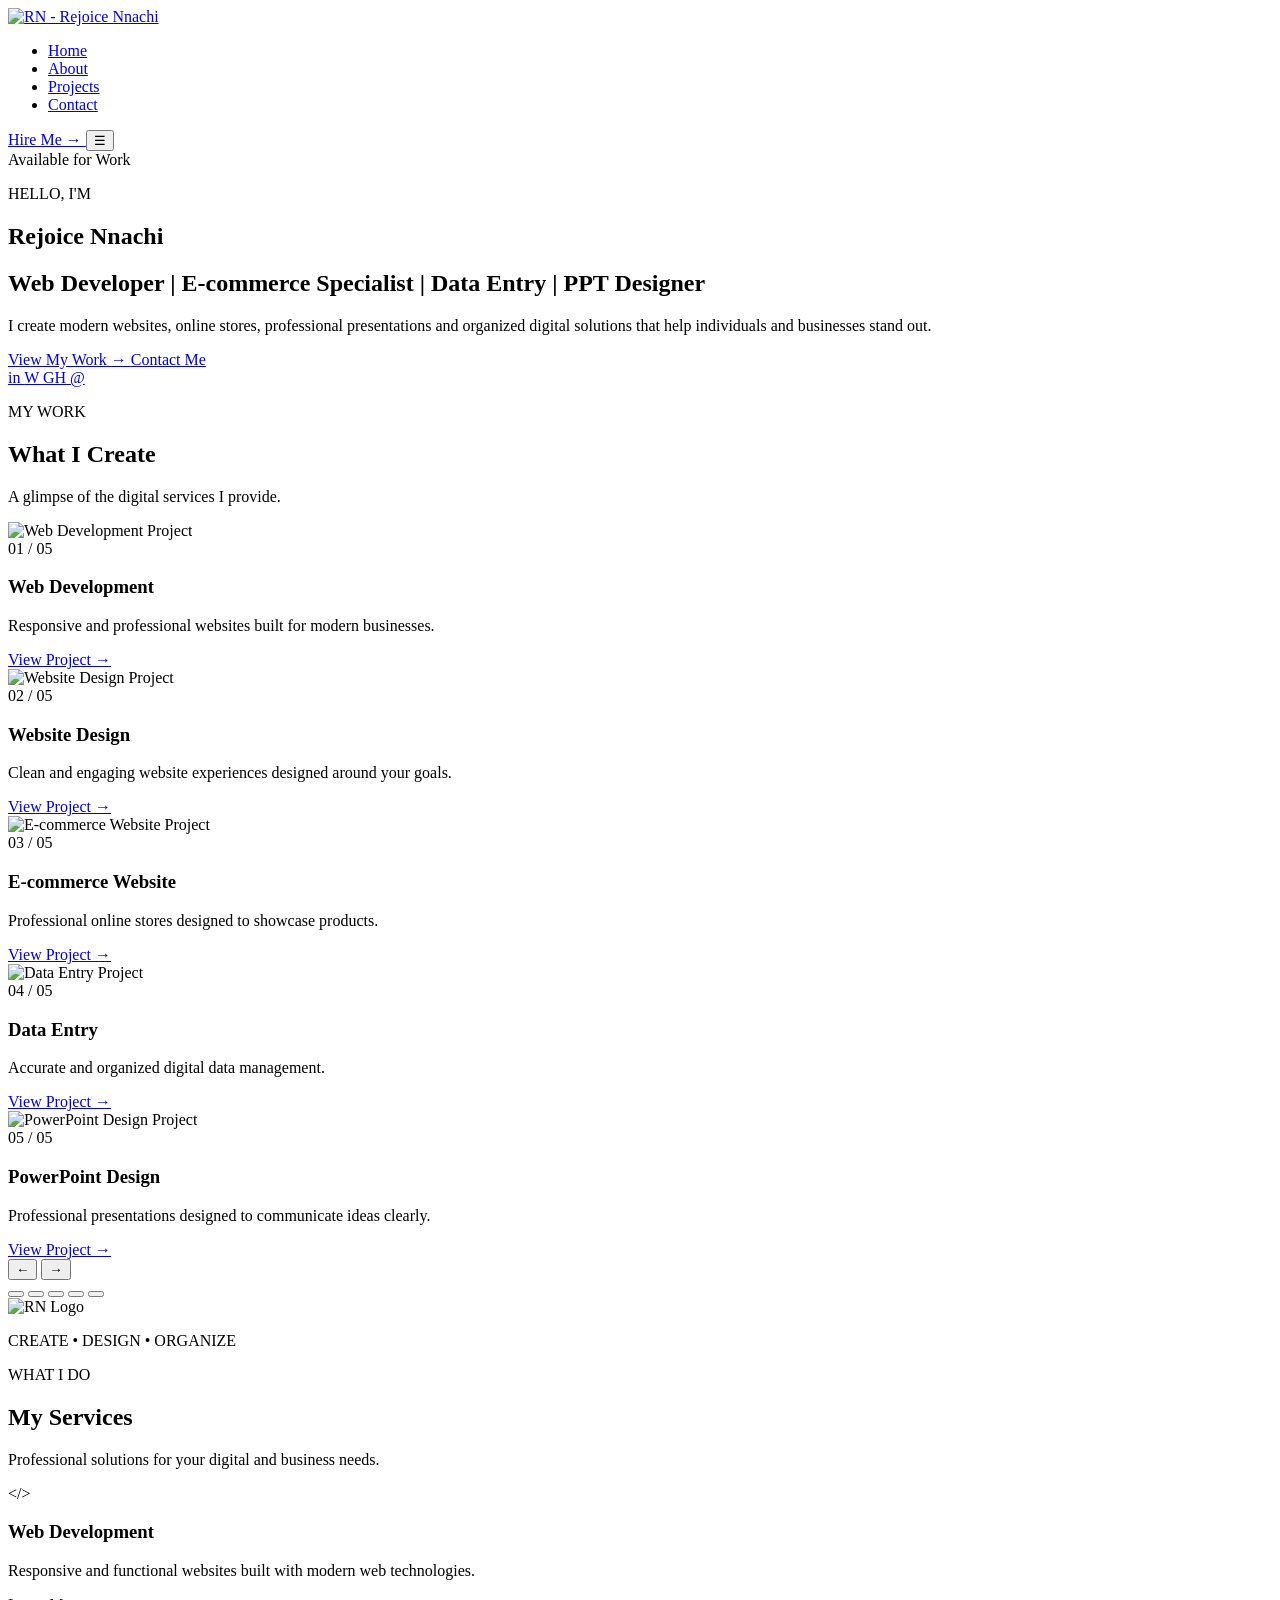
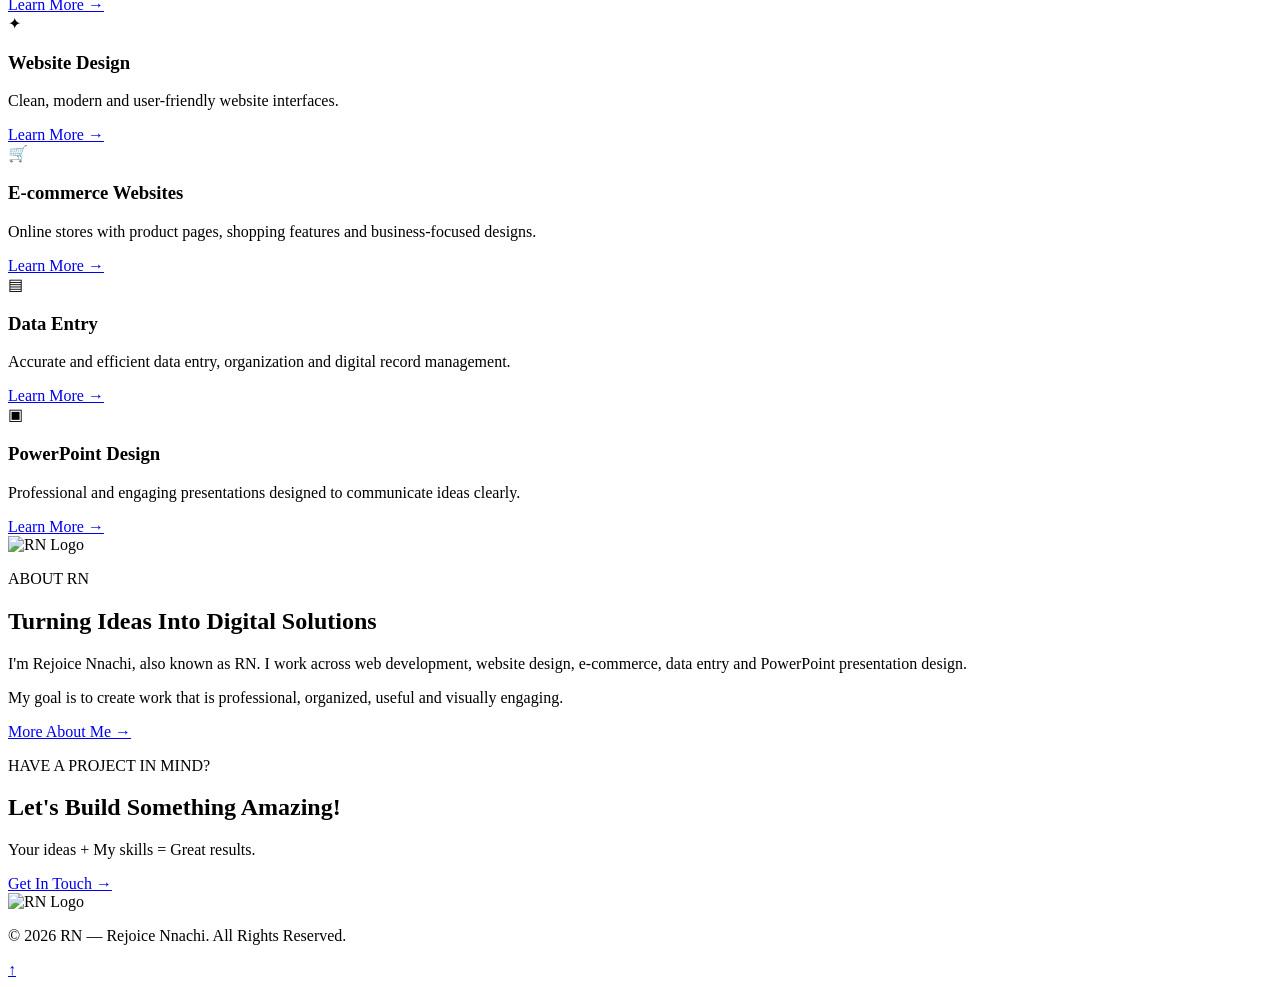
==== index.html @ bddff037 "Create index.html" ====
<!DOCTYPE html>
<html lang="en">
<head>
    <meta charset="UTF-8">

    <meta name="viewport"
          content="width=device-width, initial-scale=1.0">

    <meta name="description"
          content="RN - Rejoice Nnachi | Web Developer, E-commerce Specialist, Data Entry and PowerPoint Designer">

    <title>RN | Rejoice Nnachi</title>

    <link rel="stylesheet" href="css/style.css">
</head>

<body>

    <!-- ================================
         HEADER / NAVIGATION
    ================================= -->

    <header class="header">

        <nav class="navbar">

            <a href="index.html" class="logo">
                <img src="images/logo.png"
                     alt="RN - Rejoice Nnachi">
            </a>

            <ul class="nav-links">

                <li>
                    <a href="index.html" class="active">
                        Home
                    </a>
                </li>

                <li>
                    <a href="about.html">
                        About
                    </a>
                </li>

                <li>
                    <a href="projects.html">
                        Projects
                    </a>
                </li>

                <li>
                    <a href="contact.html">
                        Contact
                    </a>
                </li>

            </ul>

            <a href="contact.html"
               class="nav-button">
                Hire Me →
            </a>
            <button class="menu-btn"
        aria-label="Open Menu"
        onclick="document.querySelector('.nav-links').classList.toggle('show-menu')">
    ☰
</button>

        </nav>

    </header>


    <!-- ================================
         HERO SECTION
    ================================= -->

    <main>

        <section class="hero home-hero">

            <div class="hero-content">

        <div class="availability-badge">
    <span class="availability-dot"></span>
    Available for Work
</div>

                <p class="welcome">
                    HELLO, I'M
                </p>
                <h1>
                    Rejoice
                    <span>Nnachi</span>
                </h1>

                <h2>
                    Web Developer |
                    E-commerce Specialist |
                    Data Entry |
                    PPT Designer
                </h2>

                <p class="hero-text">
                    I create modern websites, online stores,
                    professional presentations and organized
                    digital solutions that help individuals
                    and businesses stand out.
                </p>


                <div class="hero-buttons">

                    <a href="projects.html"
                       class="btn primary-btn">
                        View My Work →
                    </a>

                    <a href="contact.html"
                       class="btn secondary-btn">
                        Contact Me
                    </a>

                </div>


                <!-- Social Links -->
                 <a href="https://www.linkedin.com/"
   target="_blank"
   rel="noopener noreferrer"
   aria-label="LinkedIn">
    in
</a>

<a href="#"
   aria-label="WhatsApp">
    W
</a>

<a href="https://github.com/"
   target="_blank"
   rel="noopener noreferrer"
   aria-label="GitHub">
    GH
</a>

<a href="contact.html"
   aria-label="Email">
    @
</a>
            </div>


<!-- ========================================
     PORTFOLIO SLIDESHOW
======================================== -->

<section class="portfolio-showcase">

    <div class="showcase-heading">

        <p class="welcome">
            MY WORK
        </p>

        <h2>
            What I <span>Create</span>
        </h2>

        <p>
            A glimpse of the digital services I provide.
        </p>

    </div>


    <div class="slideshow">

        <!-- SLIDE 1 -->

        <div class="slide active-slide">

            <img src="images/web-project.jpg"
                 alt="Web Development Project">

            <div class="slide-content">

                <span>
                    01 / 05
                </span>

                <h3>
                    Web Development
                </h3>

                <p>
                    Responsive and professional websites
                    built for modern businesses.
                </p>

                <a href="projects.html"
                   class="project-link">
                    View Project →
                </a>

            </div>

        </div>


        <!-- SLIDE 2 -->

        <div class="slide">

            <img src="images/website-project.jpg"
                 alt="Website Design Project">

            <div class="slide-content">

                <span>
                    02 / 05
                </span>

                <h3>
                    Website Design
                </h3>

                <p>
                    Clean and engaging website experiences
                    designed around your goals.
                </p>

                <a href="projects.html"
                   class="project-link">
                    View Project →
                </a>

            </div>

        </div>


        <!-- SLIDE 3 -->

        <div class="slide">

            <img src="images/ecommerce-project.jpg"
                 alt="E-commerce Website Project">

            <div class="slide-content">

                <span>
                    03 / 05
                </span>

                <h3>
                    E-commerce Website
                </h3>

                <p>
                    Professional online stores designed
                    to showcase products.
                </p>

                <a href="projects.html"
                   class="project-link">
                    View Project →
                </a>

            </div>

        </div>


        <!-- SLIDE 4 -->

        <div class="slide">

            <img src="images/data-entry-project.jpg"
                 alt="Data Entry Project">

            <div class="slide-content">

                <span>
                    04 / 05
                </span>

                <h3>
                    Data Entry
                </h3>

                <p>
                    Accurate and organized digital
                    data management.
                </p>

                <a href="projects.html"
                   class="project-link">
                    View Project →
                </a>

            </div>

        </div>


        <!-- SLIDE 5 -->

        <div class="slide">

            <img src="images/powerpoint-project.jpg"
                 alt="PowerPoint Design Project">

            <div class="slide-content">

                <span>
                    05 / 05
                </span>

                <h3>
                    PowerPoint Design
                </h3>

                <p>
                    Professional presentations designed
                    to communicate ideas clearly.
                </p>

                <a href="projects.html"
                   class="project-link">
                    View Project →
                </a>

            </div>

        </div>


        <!-- SLIDE BUTTONS -->

        <button class="slide-prev"
                aria-label="Previous project">
            ←
        </button>

        <button class="slide-next"
                aria-label="Next project">
            →
        </button>


        <!-- SLIDE DOTS -->

        <div class="slide-dots">

            <button class="dot active-dot"
                    data-slide="0"></button>

            <button class="dot"
                    data-slide="1"></button>

            <button class="dot"
                    data-slide="2"></button>

            <button class="dot"
                    data-slide="3"></button>

            <button class="dot"
                    data-slide="4"></button>

        </div>

    </div>

</section>

            <!-- RN BRANDING -->

            <div class="hero-brand">

                <div class="hero-logo-glow">

                    <img src="images/logo.png"
                         alt="RN Logo">

                </div>

                <p>
                    CREATE
                    <span>•</span>
                    DESIGN
                    <span>•</span>
                    ORGANIZE
                </p>

            </div>

        </section>


        <!-- ================================
             SERVICES
        ================================= -->

        <section class="services">

            <div class="section-heading">

                <p>
                    WHAT I DO
                </p>

                <h2>
                    My <span>Services</span>
                </h2>

                <p class="section-description">
                    Professional solutions for your digital
                    and business needs.
                </p>

            </div>


            <div class="service-grid">


                <!-- Web Development -->

                <article class="service-card">

                    <div class="service-icon">
                        &lt;/&gt;
                    </div>

                    <h3>
                        Web Development
                    </h3>

                    <p>
                        Responsive and functional websites
                        built with modern web technologies.
                    </p>

                    <a href="projects.html">
                        Learn More →
                    </a>

                </article>


                <!-- Website Design -->

                <article class="service-card">

                    <div class="service-icon">
                        ✦
                    </div>

                    <h3>
                        Website Design
                    </h3>

                    <p>
                        Clean, modern and user-friendly
                        website interfaces.
                    </p>

                    <a href="projects.html">
                        Learn More →
                    </a>

                </article>


                <!-- E-commerce -->

                <article class="service-card">

                    <div class="service-icon">
                        🛒
                    </div>

                    <h3>
                        E-commerce Websites
                    </h3>

                    <p>
                        Online stores with product pages,
                        shopping features and business-focused
                        designs.
                    </p>

                    <a href="projects.html">
                        Learn More →
                    </a>

                </article>


                <!-- Data Entry -->

                <article class="service-card">

                    <div class="service-icon">
                        ▤
                    </div>

                    <h3>
                        Data Entry
                    </h3>

                    <p>
                        Accurate and efficient data entry,
                        organization and digital record management.
                    </p>

                    <a href="projects.html">
                        Learn More →
                    </a>

                </article>


                <!-- PowerPoint -->

                <article class="service-card">

                    <div class="service-icon">
                        ▣
                    </div>

                    <h3>
                        PowerPoint Design
                    </h3>

                    <p>
                        Professional and engaging presentations
                        designed to communicate ideas clearly.
                    </p>

                    <a href="projects.html">
                        Learn More →
                    </a>

                </article>

            </div>

        </section>


        <!-- ================================
             ABOUT PREVIEW
        ================================= -->

        <section class="home-about">

            <div class="about-image">

                <div class="about-logo">

                    <img src="images/logo.png"
                         alt="RN Logo">

                </div>

            </div>


            <div class="about-content">

                <p class="welcome">
                    ABOUT RN
                </p>

                <h2>
                    Turning Ideas Into
                    <span>Digital Solutions</span>
                </h2>

                <p>
                    I'm Rejoice Nnachi, also known as RN.
                    I work across web development, website
                    design, e-commerce, data entry and
                    PowerPoint presentation design.
                </p>

                <p>
                    My goal is to create work that is
                    professional, organized, useful and
                    visually engaging.
                </p>

                <a href="about.html"
                   class="btn primary-btn">
                    More About Me →
                </a>

            </div>

        </section>


        <!-- ================================
             CALL TO ACTION
        ================================= -->

        <section class="cta">

            <div class="cta-content">

                <p>
                    HAVE A PROJECT IN MIND?
                </p>

                <h2>
                    Let's Build Something Amazing!
                </h2>

                <p>
                    Your ideas + My skills = Great results.
                </p>

            </div>

            <a href="contact.html"
               class="btn primary-btn">
                Get In Touch →
            </a>

        </section>

    </main>


    <!-- ================================
         FOOTER
    ================================= -->

    <footer class="footer">

        <div class="footer-brand">

            <img src="images/logo.png"
            
                 alt="RN Logo">

        </div>

        <p>
            © 2026 RN — Rejoice Nnachi.
            All Rights Reserved.
        </p>

        <a href="index.html"
           class="back-top">
            ↑
        </a>

    </footer>


    <script src="js/script.js"></script>

</body>

</html>
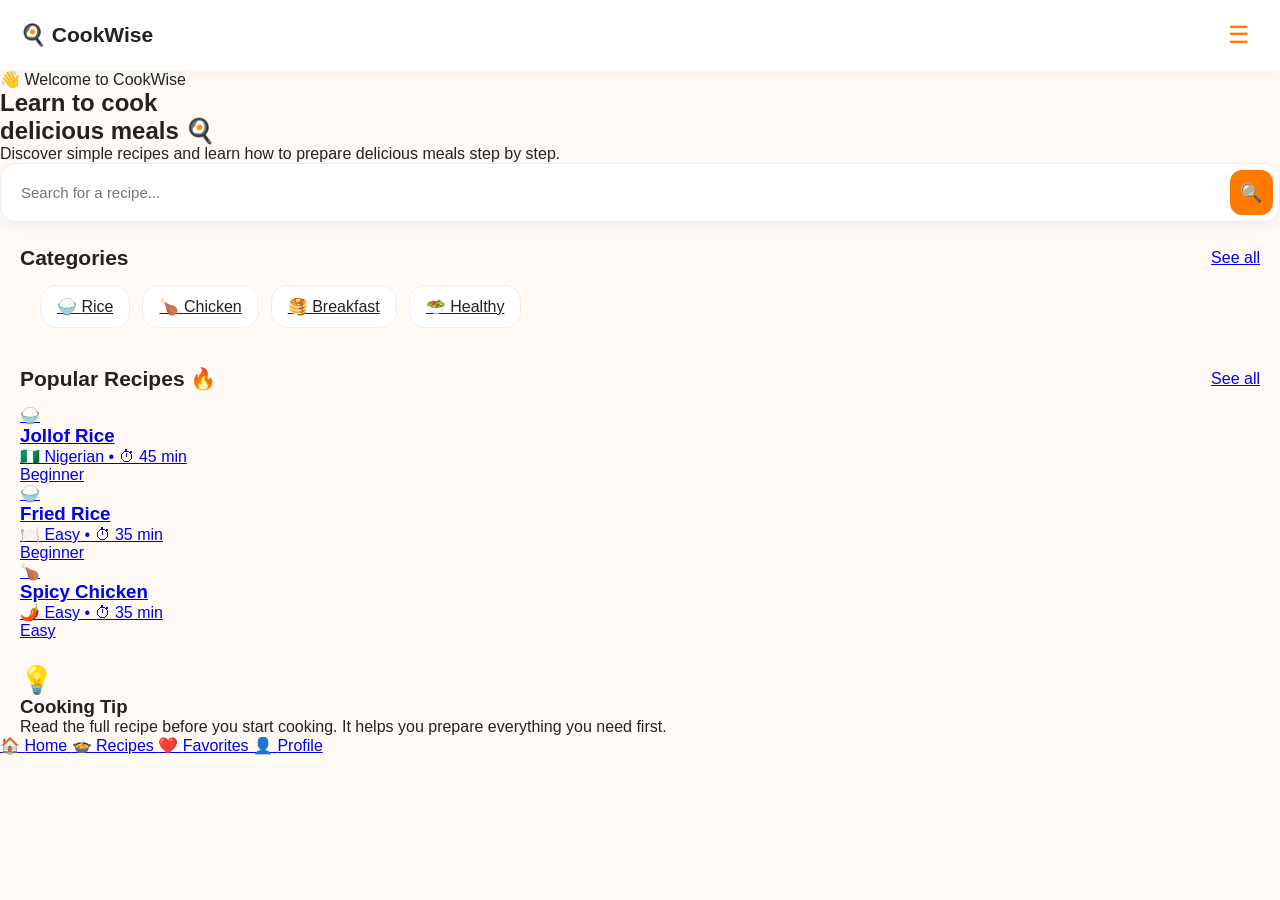
==== commit e103dc5a: "Add files via upload" ====
--- a/index.html
+++ b/index.html
@@ -1,669 +1,351 @@
 <!DOCTYPE html>
 <html lang="en">
+
 <head>
     <meta charset="UTF-8">
 
     <meta name="viewport"
           content="width=device-width, initial-scale=1.0">
 
-    <meta name="description"
-          content="RN - Rejoice Nnachi | Web Developer, E-commerce Specialist, Data Entry and PowerPoint Designer">
-
-    <title>RN | Rejoice Nnachi</title>
-
-    <link rel="stylesheet" href="css/style.css">
+    <title>CookWise - Learn to Cook</title>
+
+    <link rel="stylesheet" href="style.css">
 </head>
 
+
 <body>
 
-    <!-- ================================
-         HEADER / NAVIGATION
-    ================================= -->
-
-    <header class="header">
-
-        <nav class="navbar">
-
-            <a href="index.html" class="logo">
-                <img src="images/logo.png"
-                     alt="RN - Rejoice Nnachi">
-            </a>
-
-            <ul class="nav-links">
-
-                <li>
-                    <a href="index.html" class="active">
-                        Home
-                    </a>
-                </li>
-
-                <li>
-                    <a href="about.html">
-                        About
-                    </a>
-                </li>
-
-                <li>
-                    <a href="projects.html">
-                        Projects
-                    </a>
-                </li>
-
-                <li>
-                    <a href="contact.html">
-                        Contact
-                    </a>
-                </li>
-
-            </ul>
-
-            <a href="contact.html"
-               class="nav-button">
-                Hire Me →
-            </a>
-            <button class="menu-btn"
-        aria-label="Open Menu"
-        onclick="document.querySelector('.nav-links').classList.toggle('show-menu')">
-    ☰
-</button>
-
-        </nav>
+    <!-- HEADER -->
+
+    <header>
+
+        <div class="logo">
+            🍳 CookWise
+        </div>
+
+        <button
+            class="menu-btn"
+            onclick="showMessage()">
+
+            ☰
+
+        </button>
 
     </header>
 
 
-    <!-- ================================
-         HERO SECTION
-    ================================= -->
-
-    <main>
-
-        <section class="hero home-hero">
-
-            <div class="hero-content">
-
-        <div class="availability-badge">
-    <span class="availability-dot"></span>
-    Available for Work
-</div>
-
-                <p class="welcome">
-                    HELLO, I'M
+    <!-- WELCOME -->
+
+    <section class="welcome">
+
+        <p class="welcome-small">
+            👋 Welcome to CookWise
+        </p>
+
+        <h1>
+            Learn to cook
+            <br>
+            delicious meals 🍳
+        </h1>
+
+        <p>
+            Discover simple recipes and learn how to
+            prepare delicious meals step by step.
+        </p>
+
+
+        <!-- SEARCH -->
+
+        <div class="search-box">
+
+            <input
+                type="text"
+                id="searchInput"
+                placeholder="Search for a recipe...">
+
+            <button
+                onclick="searchRecipe()">
+
+                🔍
+
+            </button>
+
+        </div>
+
+    </section>
+
+
+    <!-- CATEGORIES -->
+
+    <section class="section">
+
+        <div class="section-title">
+
+            <h2>
+                Categories
+            </h2>
+
+            <a href="recipes.html">
+                See all
+            </a>
+
+        </div>
+
+
+        <div class="categories">
+
+            <a
+                href="recipes.html"
+                class="category">
+
+                🍚
+
+                <span>
+                    Rice
+                </span>
+
+            </a>
+
+
+            <a
+                href="recipes.html"
+                class="category">
+
+                🍗
+
+                <span>
+                    Chicken
+                </span>
+
+            </a>
+
+
+            <a
+                href="recipes.html"
+                class="category">
+
+                🥞
+
+                <span>
+                    Breakfast
+                </span>
+
+            </a>
+
+
+            <a
+                href="recipes.html"
+                class="category">
+
+                🥗
+
+                <span>
+                    Healthy
+                </span>
+
+            </a>
+
+        </div>
+
+    </section>
+
+
+    <!-- POPULAR RECIPES -->
+
+    <section class="section">
+
+        <div class="section-title">
+
+            <h2>
+                Popular Recipes 🔥
+            </h2>
+
+            <a href="recipes.html">
+                See all
+            </a>
+
+        </div>
+
+
+        <div class="home-recipes">
+
+
+            <!-- JOLLOF -->
+
+            <a
+                href="recipe.html?id=jollof-rice"
+                class="home-recipe-card">
+
+                <div class="home-food">
+                    🍚
+                </div>
+
+                <div class="home-recipe-info">
+
+                    <h3>
+                        Jollof Rice
+                    </h3>
+
+                    <p>
+                        🇳🇬 Nigerian • ⏱ 45 min
+                    </p>
+
+                    <span>
+                        Beginner
+                    </span>
+
+                </div>
+
+            </a>
+
+
+            <!-- FRIED RICE -->
+
+            <a
+                href="recipe.html?id=fried-rice"
+                class="home-recipe-card">
+
+                <div class="home-food">
+                    🍚
+                </div>
+
+                <div class="home-recipe-info">
+
+                    <h3>
+                        Fried Rice
+                    </h3>
+
+                    <p>
+                        🍽️ Easy • ⏱ 35 min
+                    </p>
+
+                    <span>
+                        Beginner
+                    </span>
+
+                </div>
+
+            </a>
+
+
+            <!-- CHICKEN -->
+
+            <a
+                href="recipe.html?id=spicy-chicken"
+                class="home-recipe-card">
+
+                <div class="home-food">
+                    🍗
+                </div>
+
+                <div class="home-recipe-info">
+
+                    <h3>
+                        Spicy Chicken
+                    </h3>
+
+                    <p>
+                        🌶️ Easy • ⏱ 35 min
+                    </p>
+
+                    <span>
+                        Easy
+                    </span>
+
+                </div>
+
+            </a>
+
+        </div>
+
+    </section>
+
+
+    <!-- COOKING TIP -->
+
+    <section class="section">
+
+        <div class="home-tip">
+
+            <div class="tip-icon">
+                💡
+            </div>
+
+            <div>
+
+                <h3>
+                    Cooking Tip
+                </h3>
+
+                <p>
+                    Read the full recipe before you start
+                    cooking. It helps you prepare everything
+                    you need first.
                 </p>
-                <h1>
-                    Rejoice
-                    <span>Nnachi</span>
-                </h1>
-
-                <h2>
-                    Web Developer |
-                    E-commerce Specialist |
-                    Data Entry |
-                    PPT Designer
-                </h2>
-
-                <p class="hero-text">
-                    I create modern websites, online stores,
-                    professional presentations and organized
-                    digital solutions that help individuals
-                    and businesses stand out.
-                </p>
-
-
-                <div class="hero-buttons">
-
-                    <a href="projects.html"
-                       class="btn primary-btn">
-                        View My Work →
-                    </a>
-
-                    <a href="contact.html"
-                       class="btn secondary-btn">
-                        Contact Me
-                    </a>
-
-                </div>
-
-
-                <!-- Social Links -->
-                 <a href="https://www.linkedin.com/"
-   target="_blank"
-   rel="noopener noreferrer"
-   aria-label="LinkedIn">
-    in
-</a>
-
-<a href="#"
-   aria-label="WhatsApp">
-    W
-</a>
-
-<a href="https://github.com/"
-   target="_blank"
-   rel="noopener noreferrer"
-   aria-label="GitHub">
-    GH
-</a>
-
-<a href="contact.html"
-   aria-label="Email">
-    @
-</a>
+
             </div>
 
-
-<!-- ========================================
-     PORTFOLIO SLIDESHOW
-======================================== -->
-
-<section class="portfolio-showcase">
-
-    <div class="showcase-heading">
-
-        <p class="welcome">
-            MY WORK
-        </p>
-
-        <h2>
-            What I <span>Create</span>
-        </h2>
-
-        <p>
-            A glimpse of the digital services I provide.
-        </p>
-
-    </div>
-
-
-    <div class="slideshow">
-
-        <!-- SLIDE 1 -->
-
-        <div class="slide active-slide">
-
-            <img src="images/web-project.jpg"
-                 alt="Web Development Project">
-
-            <div class="slide-content">
-
-                <span>
-                    01 / 05
-                </span>
-
-                <h3>
-                    Web Development
-                </h3>
-
-                <p>
-                    Responsive and professional websites
-                    built for modern businesses.
-                </p>
-
-                <a href="projects.html"
-                   class="project-link">
-                    View Project →
-                </a>
-
-            </div>
-
-        </div>
-
-
-        <!-- SLIDE 2 -->
-
-        <div class="slide">
-
-            <img src="images/website-project.jpg"
-                 alt="Website Design Project">
-
-            <div class="slide-content">
-
-                <span>
-                    02 / 05
-                </span>
-
-                <h3>
-                    Website Design
-                </h3>
-
-                <p>
-                    Clean and engaging website experiences
-                    designed around your goals.
-                </p>
-
-                <a href="projects.html"
-                   class="project-link">
-                    View Project →
-                </a>
-
-            </div>
-
-        </div>
-
-
-        <!-- SLIDE 3 -->
-
-        <div class="slide">
-
-            <img src="images/ecommerce-project.jpg"
-                 alt="E-commerce Website Project">
-
-            <div class="slide-content">
-
-                <span>
-                    03 / 05
-                </span>
-
-                <h3>
-                    E-commerce Website
-                </h3>
-
-                <p>
-                    Professional online stores designed
-                    to showcase products.
-                </p>
-
-                <a href="projects.html"
-                   class="project-link">
-                    View Project →
-                </a>
-
-            </div>
-
-        </div>
-
-
-        <!-- SLIDE 4 -->
-
-        <div class="slide">
-
-            <img src="images/data-entry-project.jpg"
-                 alt="Data Entry Project">
-
-            <div class="slide-content">
-
-                <span>
-                    04 / 05
-                </span>
-
-                <h3>
-                    Data Entry
-                </h3>
-
-                <p>
-                    Accurate and organized digital
-                    data management.
-                </p>
-
-                <a href="projects.html"
-                   class="project-link">
-                    View Project →
-                </a>
-
-            </div>
-
-        </div>
-
-
-        <!-- SLIDE 5 -->
-
-        <div class="slide">
-
-            <img src="images/powerpoint-project.jpg"
-                 alt="PowerPoint Design Project">
-
-            <div class="slide-content">
-
-                <span>
-                    05 / 05
-                </span>
-
-                <h3>
-                    PowerPoint Design
-                </h3>
-
-                <p>
-                    Professional presentations designed
-                    to communicate ideas clearly.
-                </p>
-
-                <a href="projects.html"
-                   class="project-link">
-                    View Project →
-                </a>
-
-            </div>
-
-        </div>
-
-
-        <!-- SLIDE BUTTONS -->
-
-        <button class="slide-prev"
-                aria-label="Previous project">
-            ←
-        </button>
-
-        <button class="slide-next"
-                aria-label="Next project">
-            →
-        </button>
-
-
-        <!-- SLIDE DOTS -->
-
-        <div class="slide-dots">
-
-            <button class="dot active-dot"
-                    data-slide="0"></button>
-
-            <button class="dot"
-                    data-slide="1"></button>
-
-            <button class="dot"
-                    data-slide="2"></button>
-
-            <button class="dot"
-                    data-slide="3"></button>
-
-            <button class="dot"
-                    data-slide="4"></button>
-
-        </div>
-
-    </div>
-
-</section>
-
-            <!-- RN BRANDING -->
-
-            <div class="hero-brand">
-
-                <div class="hero-logo-glow">
-
-                    <img src="images/logo.png"
-                         alt="RN Logo">
-
-                </div>
-
-                <p>
-                    CREATE
-                    <span>•</span>
-                    DESIGN
-                    <span>•</span>
-                    ORGANIZE
-                </p>
-
-            </div>
-
-        </section>
-
-
-        <!-- ================================
-             SERVICES
-        ================================= -->
-
-        <section class="services">
-
-            <div class="section-heading">
-
-                <p>
-                    WHAT I DO
-                </p>
-
-                <h2>
-                    My <span>Services</span>
-                </h2>
-
-                <p class="section-description">
-                    Professional solutions for your digital
-                    and business needs.
-                </p>
-
-            </div>
-
-
-            <div class="service-grid">
-
-
-                <!-- Web Development -->
-
-                <article class="service-card">
-
-                    <div class="service-icon">
-                        &lt;/&gt;
-                    </div>
-
-                    <h3>
-                        Web Development
-                    </h3>
-
-                    <p>
-                        Responsive and functional websites
-                        built with modern web technologies.
-                    </p>
-
-                    <a href="projects.html">
-                        Learn More →
-                    </a>
-
-                </article>
-
-
-                <!-- Website Design -->
-
-                <article class="service-card">
-
-                    <div class="service-icon">
-                        ✦
-                    </div>
-
-                    <h3>
-                        Website Design
-                    </h3>
-
-                    <p>
-                        Clean, modern and user-friendly
-                        website interfaces.
-                    </p>
-
-                    <a href="projects.html">
-                        Learn More →
-                    </a>
-
-                </article>
-
-
-                <!-- E-commerce -->
-
-                <article class="service-card">
-
-                    <div class="service-icon">
-                        🛒
-                    </div>
-
-                    <h3>
-                        E-commerce Websites
-                    </h3>
-
-                    <p>
-                        Online stores with product pages,
-                        shopping features and business-focused
-                        designs.
-                    </p>
-
-                    <a href="projects.html">
-                        Learn More →
-                    </a>
-
-                </article>
-
-
-                <!-- Data Entry -->
-
-                <article class="service-card">
-
-                    <div class="service-icon">
-                        ▤
-                    </div>
-
-                    <h3>
-                        Data Entry
-                    </h3>
-
-                    <p>
-                        Accurate and efficient data entry,
-                        organization and digital record management.
-                    </p>
-
-                    <a href="projects.html">
-                        Learn More →
-                    </a>
-
-                </article>
-
-
-                <!-- PowerPoint -->
-
-                <article class="service-card">
-
-                    <div class="service-icon">
-                        ▣
-                    </div>
-
-                    <h3>
-                        PowerPoint Design
-                    </h3>
-
-                    <p>
-                        Professional and engaging presentations
-                        designed to communicate ideas clearly.
-                    </p>
-
-                    <a href="projects.html">
-                        Learn More →
-                    </a>
-
-                </article>
-
-            </div>
-
-        </section>
-
-
-        <!-- ================================
-             ABOUT PREVIEW
-        ================================= -->
-
-        <section class="home-about">
-
-            <div class="about-image">
-
-                <div class="about-logo">
-
-                    <img src="images/logo.png"
-                         alt="RN Logo">
-
-                </div>
-
-            </div>
-
-
-            <div class="about-content">
-
-                <p class="welcome">
-                    ABOUT RN
-                </p>
-
-                <h2>
-                    Turning Ideas Into
-                    <span>Digital Solutions</span>
-                </h2>
-
-                <p>
-                    I'm Rejoice Nnachi, also known as RN.
-                    I work across web development, website
-                    design, e-commerce, data entry and
-                    PowerPoint presentation design.
-                </p>
-
-                <p>
-                    My goal is to create work that is
-                    professional, organized, useful and
-                    visually engaging.
-                </p>
-
-                <a href="about.html"
-                   class="btn primary-btn">
-                    More About Me →
-                </a>
-
-            </div>
-
-        </section>
-
-
-        <!-- ================================
-             CALL TO ACTION
-        ================================= -->
-
-        <section class="cta">
-
-            <div class="cta-content">
-
-                <p>
-                    HAVE A PROJECT IN MIND?
-                </p>
-
-                <h2>
-                    Let's Build Something Amazing!
-                </h2>
-
-                <p>
-                    Your ideas + My skills = Great results.
-                </p>
-
-            </div>
-
-            <a href="contact.html"
-               class="btn primary-btn">
-                Get In Touch →
-            </a>
-
-        </section>
-
-    </main>
-
-
-    <!-- ================================
-         FOOTER
-    ================================= -->
-
-    <footer class="footer">
-
-        <div class="footer-brand">
-
-            <img src="images/logo.png"
-            
-                 alt="RN Logo">
-
-        </div>
-
-        <p>
-            © 2026 RN — Rejoice Nnachi.
-            All Rights Reserved.
-        </p>
-
-        <a href="index.html"
-           class="back-top">
-            ↑
+        </div>
+
+    </section>
+
+
+    <!-- BOTTOM NAVIGATION -->
+
+    <nav class="bottom-nav">
+
+        <a
+            href="index.html"
+            class="active">
+
+            🏠
+
+            <span>
+                Home
+            </span>
+
         </a>
 
-    </footer>
-
-
-    <script src="js/script.js"></script>
+
+        <a href="recipes.html">
+
+            🍲
+
+            <span>
+                Recipes
+            </span>
+
+        </a>
+
+
+        <a href="favorites.html">
+
+            ❤️
+
+            <span>
+                Favorites
+            </span>
+
+        </a>
+
+
+        <a href="profile.html">
+
+            👤
+
+            <span>
+                Profile
+            </span>
+
+        </a>
+
+    </nav>
+
+
+    <!-- JAVASCRIPT -->
+
+    <script src="script.js"></script>
 
 </body>
 
-</html>
+</html>
--- a/style.css
+++ b/style.css
@@ -0,0 +1,649 @@
+/* ==========================================
+   🍳 COOKWISE - COMPLETE APP STYLE
+   ========================================== */
+
+* {
+    margin: 0;
+    padding: 0;
+    box-sizing: border-box;
+}
+
+:root {
+    --primary: #ff7a00;
+    --primary-dark: #e96500;
+    --background: #fffaf5;
+    --card: #ffffff;
+    --text: #222222;
+    --muted: #777777;
+    --soft: #fff0df;
+    --border: #eeeeee;
+}
+
+html {
+    scroll-behavior: smooth;
+}
+
+body {
+    font-family: Arial, sans-serif;
+    background: var(--background);
+    color: var(--text);
+    padding-bottom: 85px;
+    min-height: 100vh;
+}
+
+
+/* ==========================================
+   HEADER
+   ========================================== */
+
+header {
+    height: 70px;
+    padding: 0 20px;
+    background: white;
+
+    display: flex;
+    align-items: center;
+    justify-content: space-between;
+
+    position: sticky;
+    top: 0;
+    z-index: 100;
+
+    box-shadow: 0 2px 12px rgba(0, 0, 0, 0.05);
+}
+
+.logo {
+    font-size: 21px;
+    font-weight: 700;
+    color: var(--text);
+}
+
+.back-btn,
+.menu-btn,
+.favorite-button {
+    width: 42px;
+    height: 42px;
+
+    display: flex;
+    align-items: center;
+    justify-content: center;
+
+    border: none;
+    border-radius: 50%;
+
+    background: #fff3e7;
+
+    color: var(--primary);
+
+    text-decoration: none;
+    font-size: 22px;
+
+    cursor: pointer;
+}
+
+.menu-btn {
+    background: transparent;
+    font-size: 24px;
+}
+
+
+/* ==========================================
+   ❤️ FAVORITE BUTTON
+   ========================================== */
+
+.favorite-button {
+    background: #fff0df;
+    color: #e63946;
+    font-size: 30px;
+    padding: 0;
+    line-height: 1;
+}
+
+.favorite-button:hover {
+    background: #ffe0df;
+}
+
+.favorite-button:active {
+    transform: scale(0.9);
+}
+
+
+/* ==========================================
+   MAIN
+   ========================================== */
+
+main {
+    width: 100%;
+    max-width: 700px;
+    margin: 0 auto;
+}
+
+
+/* ==========================================
+   GENERAL SECTIONS
+   ========================================== */
+
+.section {
+    padding: 24px 20px 0;
+}
+
+.section h1 {
+    font-size: 30px;
+    line-height: 1.2;
+    margin-bottom: 10px;
+}
+
+.section-title {
+    display: flex;
+    align-items: center;
+    justify-content: space-between;
+    gap: 10px;
+    margin-bottom: 15px;
+}
+
+.section-title h2 {
+    font-size: 21px;
+}
+
+.page-description {
+    color: var(--muted);
+    line-height: 1.6;
+}
+
+
+/* ==========================================
+   RECIPES PAGE HEADER
+   ========================================== */
+
+.recipes-header {
+    padding: 30px 20px 20px;
+}
+
+.recipes-header h1 {
+    font-size: 30px;
+    margin-bottom: 8px;
+}
+
+.recipes-header p {
+    color: var(--muted);
+    line-height: 1.6;
+}
+
+
+/* ==========================================
+   SEARCH
+   ========================================== */
+
+.search-box,
+.search-section {
+    padding: 0 20px 15px;
+}
+
+.search-box {
+    width: 100%;
+    display: flex;
+    align-items: center;
+    background: white;
+    border: 1px solid var(--border);
+    border-radius: 16px;
+    padding: 6px;
+    box-shadow: 0 4px 15px rgba(0, 0, 0, 0.05);
+}
+
+.search-box input,
+.search-section input {
+    width: 100%;
+    min-width: 0;
+    border: 1px solid var(--border);
+    outline: none;
+    background: white;
+    padding: 14px;
+    border-radius: 14px;
+    font-size: 15px;
+    color: var(--text);
+}
+
+.search-box input {
+    border: none;
+    background: transparent;
+}
+
+.search-box button {
+    width: 45px;
+    height: 45px;
+    border: none;
+    border-radius: 12px;
+    background: var(--primary);
+    color: white;
+    font-size: 18px;
+    cursor: pointer;
+}
+
+
+/* ==========================================
+   CATEGORIES
+   ========================================== */
+
+.categories {
+    display: flex;
+    gap: 12px;
+    overflow-x: auto;
+    padding: 0 20px 15px;
+    scrollbar-width: none;
+}
+
+.categories::-webkit-scrollbar {
+    display: none;
+}
+
+.categories button,
+.category {
+    flex: 0 0 auto;
+    padding: 11px 16px;
+    border: 1px solid var(--border);
+    border-radius: 16px;
+    background: white;
+    color: var(--text);
+    cursor: pointer;
+}
+
+.categories button:hover,
+.category:hover {
+    border-color: var(--primary);
+}
+
+.categories button:active,
+.category:active {
+    transform: scale(0.96);
+}
+
+
+/* ==========================================
+   RECIPE CARDS
+   ========================================== */
+
+.recipes,
+.recipes-grid {
+    display: flex;
+    flex-direction: column;
+    gap: 15px;
+    padding: 0 20px;
+}
+
+.recipe-card {
+    display: flex;
+    width: 100%;
+    background: var(--card);
+    border-radius: 18px;
+    overflow: hidden;
+    border: 1px solid #f0f0f0;
+    box-shadow: 0 5px 18px rgba(0, 0, 0, 0.06);
+    transition: transform 0.2s ease;
+}
+
+.recipe-card:active {
+    transform: scale(0.985);
+}
+
+.food-image {
+    width: 115px;
+    min-height: 135px;
+    flex-shrink: 0;
+    display: flex;
+    align-items: center;
+    justify-content: center;
+    background: #ffe2c2;
+    font-size: 52px;
+}
+
+.recipe-info {
+    flex: 1;
+    padding: 16px;
+}
+
+.recipe-info h3 {
+    font-size: 18px;
+    margin-bottom: 8px;
+}
+
+.recipe-info p {
+    color: var(--muted);
+    font-size: 13px;
+    line-height: 1.5;
+    margin-bottom: 12px;
+}
+
+.recipe-info a {
+    color: var(--primary);
+    text-decoration: none;
+    font-size: 14px;
+    font-weight: bold;
+}
+
+
+/* ==========================================
+   RECIPE HERO
+   ========================================== */
+
+.recipe-hero {
+    padding: 30px 20px 25px;
+
+    background: linear-gradient(
+        180deg,
+        #fff0df,
+        #fffaf5
+    );
+
+    text-align: center;
+    border-radius: 0 0 30px 30px;
+}
+
+.recipe-big-image {
+    width: 125px;
+    height: 125px;
+
+    margin: 0 auto 18px;
+
+    display: flex;
+    align-items: center;
+    justify-content: center;
+
+    background: white;
+    border-radius: 30px;
+
+    font-size: 70px;
+
+    box-shadow: 0 8px 25px rgba(0, 0, 0, 0.08);
+}
+
+.recipe-hero > p {
+    color: var(--primary);
+    font-size: 14px;
+    font-weight: bold;
+    margin-bottom: 8px;
+}
+
+.recipe-hero h1 {
+    font-size: 31px;
+    line-height: 1.2;
+    margin-bottom: 12px;
+}
+
+.recipe-description {
+    max-width: 580px;
+    margin: 0 auto;
+    color: var(--muted);
+    font-size: 14px;
+    line-height: 1.6;
+}
+
+
+/* ==========================================
+   RECIPE META
+   ========================================== */
+
+.recipe-meta {
+    display: grid;
+    grid-template-columns: repeat(3, 1fr);
+    gap: 10px;
+    margin-top: 25px;
+}
+
+.recipe-meta > div {
+    padding: 14px 8px;
+    background: white;
+    border-radius: 16px;
+    box-shadow: 0 4px 15px rgba(0, 0, 0, 0.05);
+}
+
+.recipe-meta span {
+    display: block;
+    font-size: 20px;
+    margin-bottom: 5px;
+}
+
+.recipe-meta strong {
+    display: block;
+    font-size: 14px;
+}
+
+.recipe-meta small {
+    display: block;
+    margin-top: 4px;
+    color: var(--muted);
+    font-size: 11px;
+}
+
+
+/* ==========================================
+   INGREDIENTS
+   ========================================== */
+
+.ingredients-card {
+    background: white;
+    border-radius: 18px;
+    padding: 18px;
+    border: 1px solid var(--border);
+    box-shadow: 0 4px 15px rgba(0, 0, 0, 0.04);
+}
+
+.ingredients-card ul {
+    list-style: none;
+}
+
+.ingredients-card li {
+    position: relative;
+    padding: 12px 8px 12px 28px;
+    border-bottom: 1px solid #f1f1f1;
+    color: #444;
+    font-size: 14px;
+}
+
+.ingredients-card li:last-child {
+    border-bottom: none;
+}
+
+.ingredients-card li::before {
+    content: "✓";
+    position: absolute;
+    left: 0;
+    color: var(--primary);
+    font-weight: bold;
+}
+
+
+/* ==========================================
+   COOKING STEPS
+   ========================================== */
+
+.steps-list {
+    display: flex;
+    flex-direction: column;
+    gap: 15px;
+}
+
+.step {
+    display: flex;
+    gap: 14px;
+    background: white;
+    padding: 17px;
+    border-radius: 18px;
+    border: 1px solid var(--border);
+    box-shadow: 0 4px 15px rgba(0, 0, 0, 0.04);
+}
+
+.step > span {
+    width: 34px;
+    height: 34px;
+    flex-shrink: 0;
+
+    display: flex;
+    align-items: center;
+    justify-content: center;
+
+    background: var(--primary);
+    color: white;
+
+    border-radius: 50%;
+    font-weight: bold;
+}
+
+.step h3 {
+    font-size: 16px;
+    margin-bottom: 6px;
+}
+
+.step p {
+    color: var(--muted);
+    font-size: 14px;
+    line-height: 1.6;
+}
+
+
+/* ==========================================
+   COOKING TIP
+   ========================================== */
+
+.tip-card {
+    display: flex;
+    gap: 14px;
+    padding: 18px;
+    background: #fff3e7;
+    border-radius: 18px;
+    border: 1px solid #ffe0c2;
+}
+
+.tip-icon {
+    font-size: 27px;
+}
+
+.tip-card h3 {
+    margin-bottom: 6px;
+    font-size: 16px;
+}
+
+.tip-card p {
+    color: #666;
+    font-size: 13px;
+    line-height: 1.6;
+}
+
+
+/* ==========================================
+   FINISH BUTTON
+   ========================================== */
+
+.finish-button {
+    width: 100%;
+    border: none;
+    padding: 16px;
+    border-radius: 16px;
+    background: var(--primary);
+    color: white;
+    font-size: 16px;
+    font-weight: bold;
+    cursor: pointer;
+}
+
+.finish-button:active {
+    transform: scale(0.98);
+}
+
+
+/* ==========================================
+   EMPTY FAVORITES
+   ========================================== */
+
+.empty-favorites {
+    padding: 50px 20px;
+    text-align: center;
+}
+
+.empty-icon {
+    font-size: 55px;
+    margin-bottom: 15px;
+}
+
+.empty-favorites h2 {
+    font-size: 22px;
+    margin-bottom: 8px;
+}
+
+.empty-favorites p {
+    color: var(--muted);
+    font-size: 14px;
+    line-height: 1.6;
+    margin-bottom: 20px;
+}
+
+.browse-btn {
+    display: inline-block;
+    padding: 13px 18px;
+    border-radius: 13px;
+    background: var(--primary);
+    color: white;
+    text-decoration: none;
+    font-size: 14px;
+    font-weight: bold;
+}
+
+
+/* ==========================================
+   PROFILE
+   ========================================== */
+
+.profile-section {
+    padding: 35px 20px;
+    text-align: center;
+
+    background: linear-gradient(
+        180deg,
+        #fff0df,
+        #fffaf5
+    );
+
+    border-radius: 0 0 30px 30px;
+}
+
+.profile-icon {
+    width: 90px;
+    height: 90px;
+    margin: 0 auto 15px;
+
+    display: flex;
+    align-items: center;
+    justify-content: center;
+
+    background: white;
+    border-radius: 50%;
+    font-size: 45px;
+
+    box-shadow: 0 6px 20px rgba(0, 0, 0, 0.08);
+}
+
+.profile-section h1 {
+    font-size: 25px;
+    margin-bottom: 7px;
+}
+
+.profile-section p {
+    color: var(--muted);
+    font-size: 14px;
+}
+
+
+/* ==========================================
+   PROFILE STATS
+   ========================================== */
+
+.profile-stats {
+    display: grid;
+    grid-template-columns: repeat(3, 1fr);
+    gap: 10px;
+}
+.stat-card {
+    padding: 16px 8px;
+    background: white;
+    text-align: center;
+    border-radius: 17px;
+    border: 1px solid var(--border);
